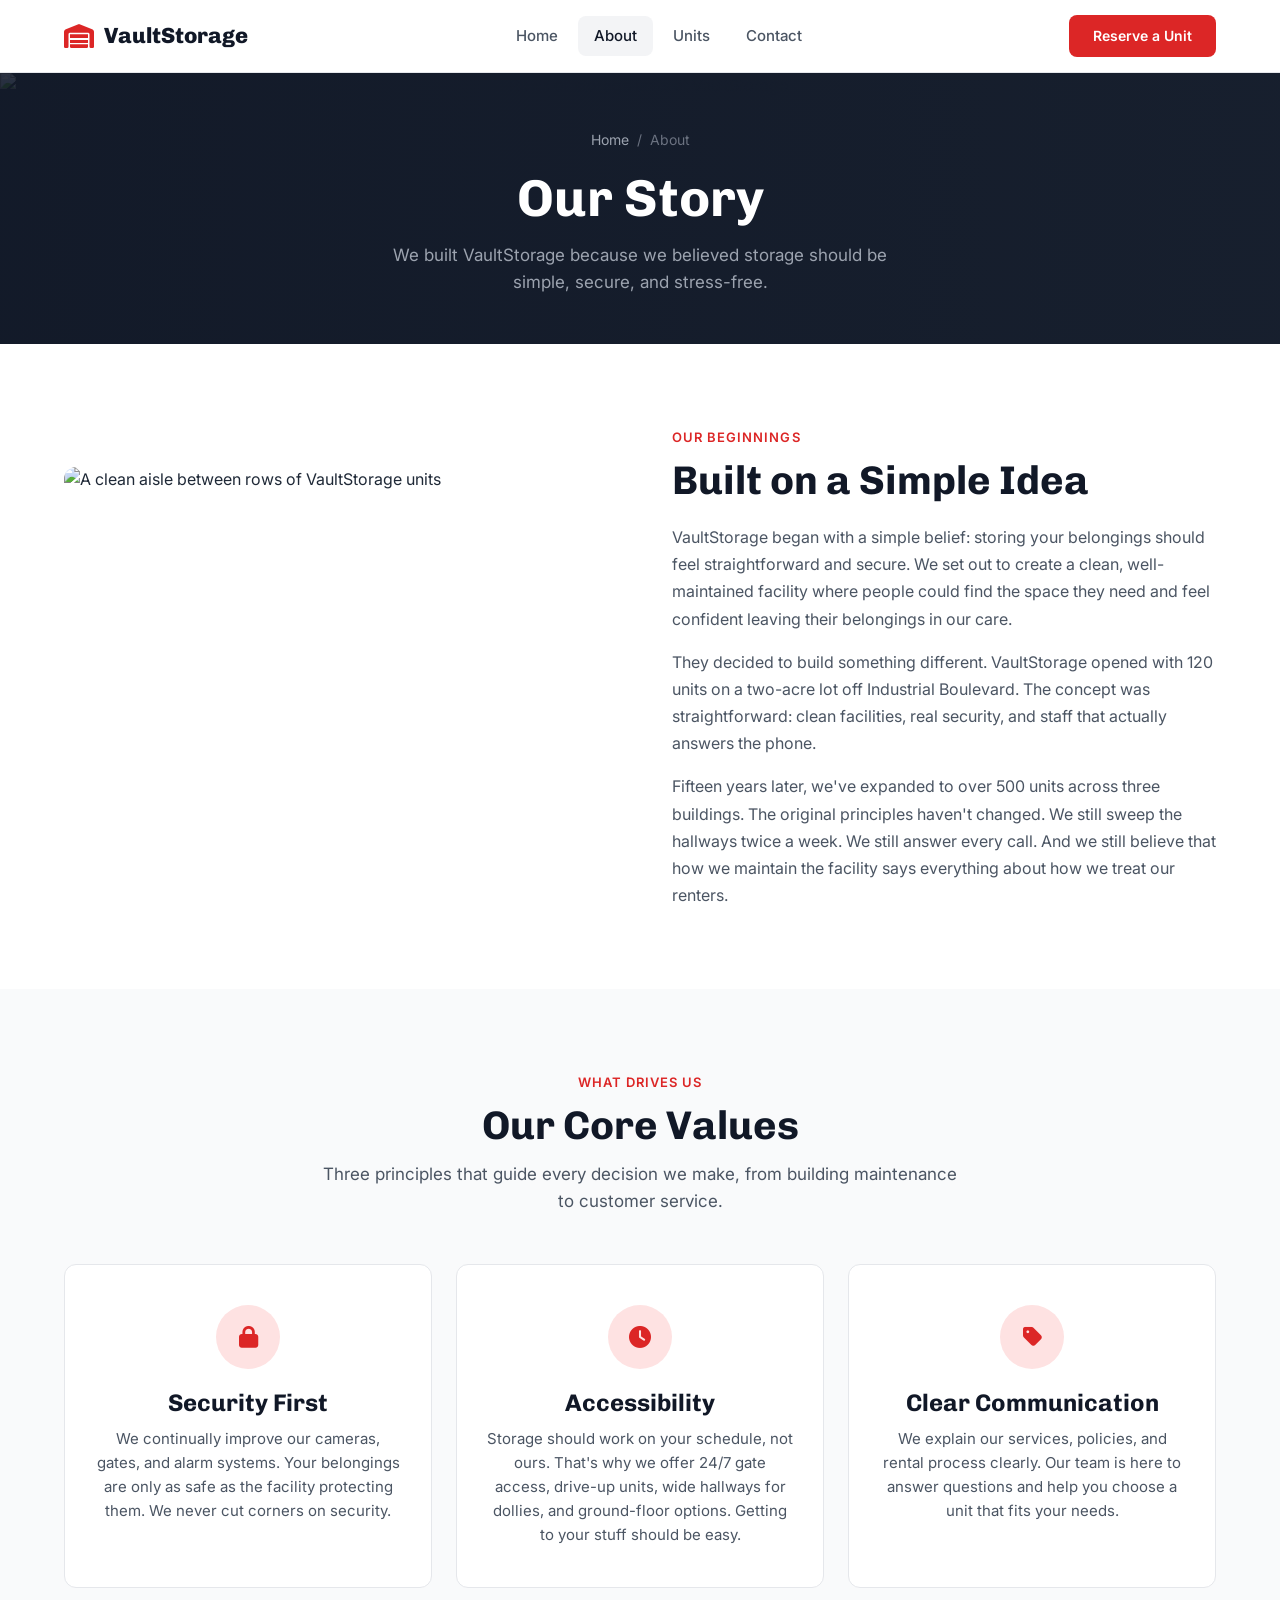
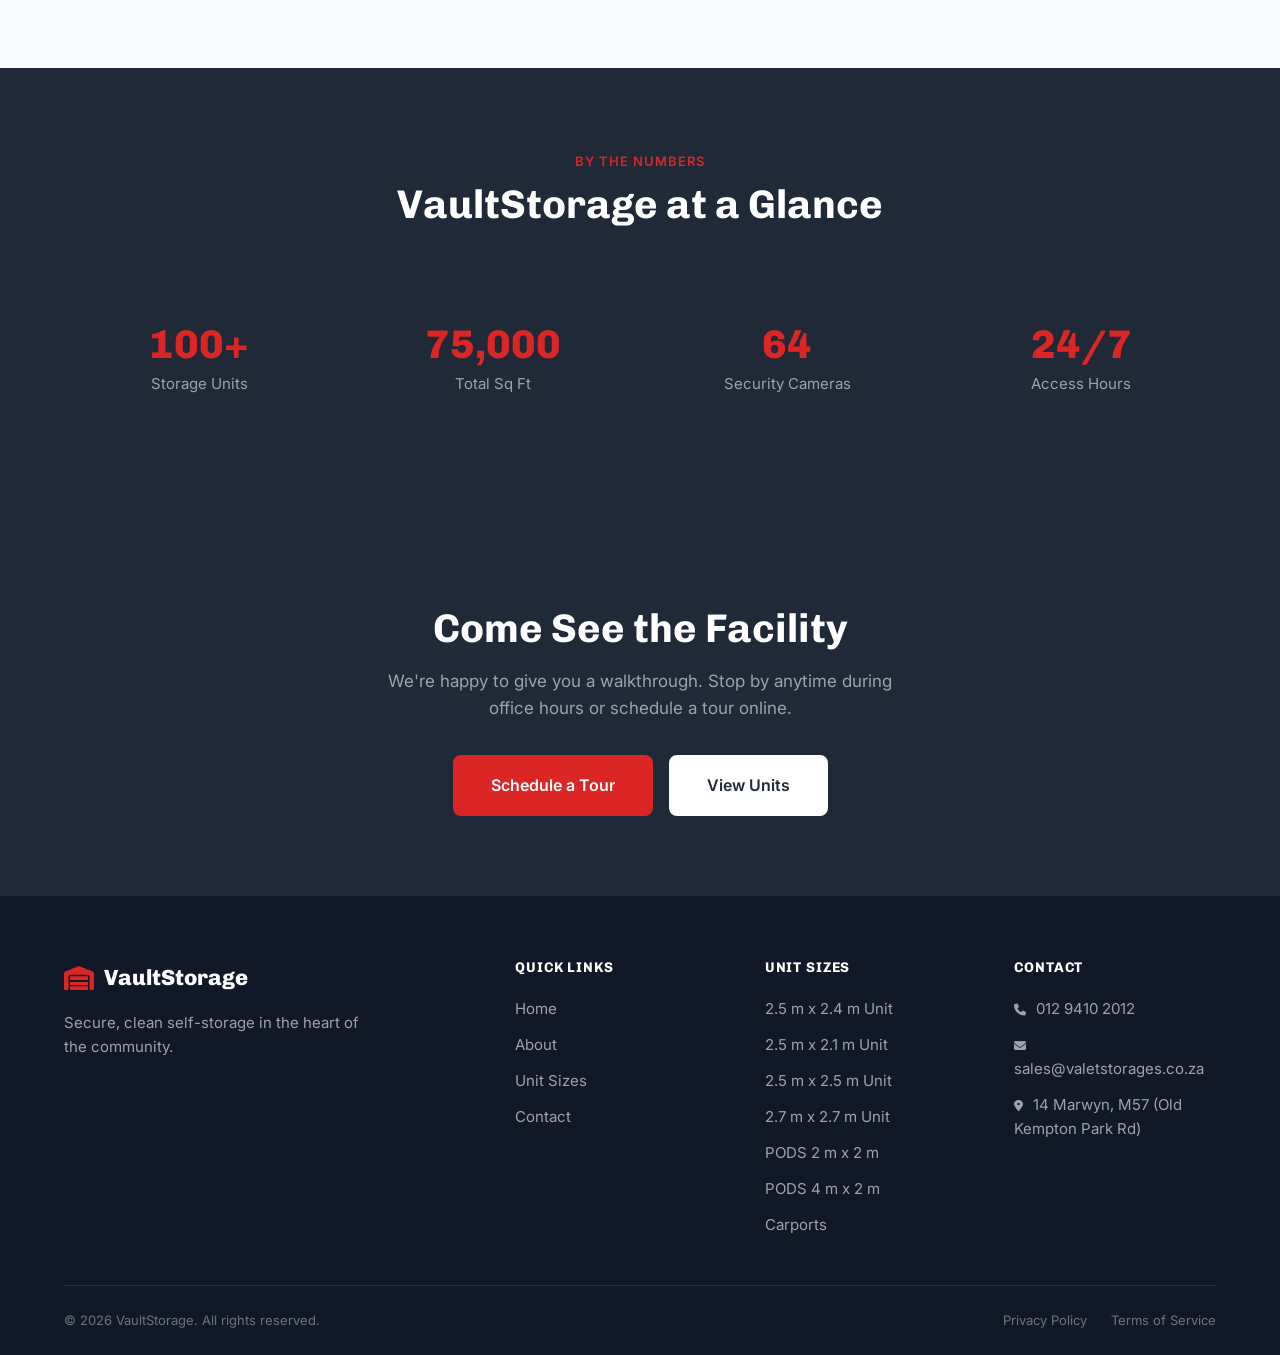
==== about.html @ 98391fd0 "Add files via upload" ====
<!DOCTYPE html>
<html lang="en">
<head>
  <meta charset="UTF-8">
  <meta name="viewport" content="width=device-width, initial-scale=1.0">
  <title>About Us - VaultStorage</title>
  <meta name="description" content="Learn about VaultStorage. Family-owned since 2009, we provide secure, clean self-storage with a focus on customer service and facility quality.">
  <link rel="preconnect" href="https://fonts.googleapis.com">
  <link rel="preconnect" href="https://fonts.gstatic.com" crossorigin>
  <link href="https://fonts.googleapis.com/css2?family=Chivo:wght@400;500;600;700;800;900&family=Inter:wght@300;400;500;600;700&display=swap" rel="stylesheet">
  <link rel="stylesheet" href="https://cdnjs.cloudflare.com/ajax/libs/font-awesome/6.5.0/css/all.min.css">
  <link rel="stylesheet" href="styles.css">
  </head>
<body>



  <!-- Header -->
  <header class="header">
    <div class="header-inner">
      <a href="index.html" class="logo">
        <i class="fa-solid fa-warehouse"></i>
        VaultStorage
      </a>
      <button class="nav-toggle" aria-label="Toggle menu" aria-expanded="false">
        <span></span>
        <span></span>
        <span></span>
      </button>
      <nav class="nav">
        <a href="index.html" class="nav-link">Home</a>
        <a href="about.html" class="nav-link active">About</a>
        <a href="services.html" class="nav-link">Units</a>
        <a href="contact.html" class="nav-link">Contact</a>
      </nav>
      <a href="contact.html" class="header-cta">Reserve a Unit</a>
    </div>
  </header>

  <!-- Page Hero -->
  <section class="page-hero">
    <img class="page-hero-image" src="images/1 (15).jpeg" alt="Rows of storage units at VaultStorage">
    <div class="container">
      <div class="breadcrumb">
        <a href="index.html">Home</a>
        <span>/</span>
        <span>About</span>
      </div>
      <h1>Our Story</h1>
      <p>We built VaultStorage because we believed storage should be simple, secure, and stress-free.</p>
    </div>
  </section>

  <!-- Facility Story -->
  <section class="section">
    <div class="container">
      <div class="story-grid">
        <img class="story-image" src="images/1 (7).jpeg" alt="A clean aisle between rows of VaultStorage units">
        <div class="story-content">
          <span class="section-label">Our Beginnings</span>
          <h2>Built on a Simple Idea</h2>
          <p>VaultStorage began with a simple belief: storing your belongings should feel straightforward and secure. We set out to create a clean, well-maintained facility where people could find the space they need and feel confident leaving their belongings in our care.</p>
          <p>They decided to build something different. VaultStorage opened with 120 units on a two-acre lot off Industrial Boulevard. The concept was straightforward: clean facilities, real security, and staff that actually answers the phone.</p>
          <p>Fifteen years later, we've expanded to over 500 units across three buildings. The original principles haven't changed. We still sweep the hallways twice a week. We still answer every call. And we still believe that how we maintain the facility says everything about how we treat our renters.</p>
        </div>
      </div>
    </div>
  </section>

  <!-- Values -->
  <section class="section section--gray">
    <div class="container">
      <div class="section-header">
        <span class="section-label">What Drives Us</span>
        <h2>Our Core Values</h2>
        <p>Three principles that guide every decision we make, from building maintenance to customer service.</p>
      </div>
      <div class="values-grid">
        <div class="value-card">
          <div class="value-icon"><i class="fa-solid fa-lock"></i></div>
          <h3>Security First</h3>
          <p>We continually improve our cameras, gates, and alarm systems. Your belongings are only as safe as the facility protecting them. We never cut corners on security.</p>
        </div>
        <div class="value-card">
          <div class="value-icon"><i class="fa-solid fa-clock"></i></div>
          <h3>Accessibility</h3>
          <p>Storage should work on your schedule, not ours. That's why we offer 24/7 gate access, drive-up units, wide hallways for dollies, and ground-floor options. Getting to your stuff should be easy.</p>
        </div>
        <div class="value-card">
          <div class="value-icon"><i class="fa-solid fa-tag"></i></div>
          <h3>Clear Communication</h3>
          <p>We explain our services, policies, and rental process clearly. Our team is here to answer questions and help you choose a unit that fits your needs.</p>
        </div>
      </div>
    </div>
  </section>

  <!-- Team -->
  <!-- <section class="section">
    <div class="container">
      <div class="section-header">
        <span class="section-label">Meet the Team</span>
        <h2>The People Behind VaultStorage</h2>
        <p>A small team that takes pride in keeping this place running right.</p>
      </div>
      <div class="team-grid">
        <div class="team-card">
          <div class="team-photo" style="background-image: url('images/placeholder.jpg'); background-size: cover; background-position: center top;"></div>
          <h3>David Reeves</h3>
          <p class="team-role">Owner &amp; General Manager</p>
          <p>Founded VaultStorage in 2009. Handles facility expansion, security upgrades, and the occasional late-night alarm call. Believes a clean facility is a well-run facility.</p>
        </div>
        <div class="team-card">
          <div class="team-photo" style="background-image: url('images/placeholder.jpg'); background-size: cover; background-position: center top;"></div>
          <h3>Karen Reeves</h3>
          <p class="team-role">Co-Owner &amp; Operations</p>
          <p>Manages day-to-day operations and customer relationships. Known for remembering every renter by name and making sure the office always has fresh coffee.</p>
        </div>
        <div class="team-card">
          <div class="team-photo" style="background-image: url('images/placeholder.jpg'); background-size: cover; background-position: center top;"></div>
          <h3>Jake Caldwell</h3>
          <p class="team-role">Facility Manager</p>
          <p>Oversees maintenance, pest control, and security systems. On-site six days a week. If something needs fixing, Jake usually spots it before anyone else does.</p>
        </div>
      </div>
    </div>
  </section>

  <!-- Stats -->
  <section class="section section--dark">
    <div class="container">
      <div class="section-header">
        <span class="section-label" style="color: var(--primary);">By the Numbers</span>
        <h2 style="color: var(--white);">VaultStorage at a Glance</h2>
      </div>
      <div class="stats-bar">
        <div class="stat-item">
          <div class="stat-number">100+</div>
          <div class="stat-label">Storage Units</div>
        </div>
        <div class="stat-item">
          <div class="stat-number">75,000</div>
          <div class="stat-label">Total Sq Ft</div>
        </div>
        <div class="stat-item">
          <div class="stat-number">64</div>
          <div class="stat-label">Security Cameras</div>
        </div>
        <div class="stat-item">
          <div class="stat-number">24/7</div>
          <div class="stat-label">Access Hours</div>
        </div>
      </div>
    </div>
  </section>

  <!-- CTA -->
  <section class="cta-section">
    <div class="container">
      <h2>Come See the Facility</h2>
      <p>We're happy to give you a walkthrough. Stop by anytime during office hours or schedule a tour online.</p>
      <div class="cta-buttons">
        <a href="contact.html" class="btn btn--primary btn--lg">Schedule a Tour</a>
        <a href="services.html" class="btn btn--white btn--lg">View Units</a>
      </div>
    </div>
  </section>

  <!-- Footer -->
  <footer class="footer">
    <div class="container">
      <div class="footer-grid">
        <div class="footer-brand">
          <a href="index.html" class="logo">
            <i class="fa-solid fa-warehouse"></i>
            VaultStorage
          </a>
          <p>Secure, clean self-storage in the heart of the community.</p>
        </div>
        <div>
          <h4 class="footer-heading">Quick Links</h4>
          <div class="footer-links">
            <a href="index.html">Home</a>
            <a href="about.html">About</a>
            <a href="services.html">Unit Sizes</a>
            <a href="contact.html">Contact</a>
          </div>
        </div>
        <div>
          <h4 class="footer-heading">Unit Sizes</h4>
          <div class="footer-links">
            <a href="services.html">2.5 m x 2.4 m Unit</a>
            <a href="services.html">2.5 m x 2.1 m Unit</a>
            <a href="services.html">2.5 m x 2.5 m Unit</a>
            <a href="services.html">2.7 m x 2.7 m Unit</a>
            <a href="services.html">PODS 2 m x 2 m</a>
            <a href="services.html">PODS 4 m x 2 m</a>
            <a href="services.html">Carports</a>
          </div>
        </div>
        <div>
          <h4 class="footer-heading">Contact</h4>
          <div class="footer-links">
            <a href="tel:+271294102012"><i class="fa-solid fa-phone" style="margin-right:6px;font-size:0.75rem;"></i> 012 9410 2012</a>
            <a href="mailto:sales@valetstorages.co.za"><i class="fa-solid fa-envelope" style="margin-right:6px;font-size:0.75rem;"></i> sales@valetstorages.co.za</a>
            <a href="contact.html"><i class="fa-solid fa-location-dot" style="margin-right:6px;font-size:0.75rem;"></i> 14 Marwyn, M57 (Old Kempton Park Rd)</a>
          </div>
        </div>
      </div>
      <div class="footer-bottom">
        <p>&copy; 2026 VaultStorage. All rights reserved.</p>
        <div class="footer-legal">
          <a href="#">Privacy Policy</a>
          <a href="#">Terms of Service</a>
        </div>
      </div>
    </div>
  </footer>

<script>
  const navToggle = document.querySelector('.nav-toggle');
  const nav = document.querySelector('.nav');
  if (navToggle && nav) {
    navToggle.addEventListener('click', () => {
      const isOpen = nav.classList.toggle('nav-open');
      navToggle.classList.toggle('active');
      navToggle.setAttribute('aria-expanded', isOpen);
    });
  }
</script>
</body>
</html>
---- styles.css ----
/* ============================================
  VaultStorage - Self-Storage Template
   Simple, Secure & Functional
   ============================================ */

/* ---------- Variables ---------- */
:root {
  /* Colors */
  --primary: #DC2626;
  --primary-dark: #B91C1C;
  --primary-light: #FEE2E2;
  --secondary: #1F2937;
  --secondary-light: #374151;
  --accent: #F9FAFB;
  --white: #FFFFFF;
  --gray-50: #F9FAFB;
  --gray-100: #F3F4F6;
  --gray-200: #E5E7EB;
  --gray-300: #D1D5DB;
  --gray-400: #9CA3AF;
  --gray-500: #6B7280;
  --gray-600: #4B5563;
  --gray-700: #374151;
  --gray-800: #1F2937;
  --gray-900: #111827;

  /* Typography */
  --font-heading: 'Chivo', sans-serif;
  --font-body: 'Inter', sans-serif;

  /* Shadows */
  --shadow-sm: 0 1px 3px rgba(0, 0, 0, 0.08);
  --shadow-md: 0 4px 12px rgba(0, 0, 0, 0.1);
  --shadow-lg: 0 8px 24px rgba(0, 0, 0, 0.12);
  --shadow-xl: 0 12px 40px rgba(0, 0, 0, 0.15);

  /* Transitions */
  --transition-fast: 150ms ease;
  --transition-normal: 300ms ease;
  --transition-slow: 500ms ease;

  /* Border Radius */
  --radius-sm: 4px;
  --radius-md: 8px;
  --radius-lg: 12px;
  --radius-xl: 16px;
  --radius-full: 9999px;
}

/* ---------- Reset ---------- */
*,
*::before,
*::after {
  margin: 0;
  padding: 0;
  box-sizing: border-box;
}

html {
  scroll-behavior: smooth;
}

body {
  font-family: var(--font-body);
  font-size: 16px;
  line-height: 1.6;
  color: var(--gray-800);
  background: var(--white);
  -webkit-font-smoothing: antialiased;
}

img {
  max-width: 100%;
  display: block;
}

a {
  text-decoration: none;
  color: inherit;
  transition: color var(--transition-fast);
}

ul, ol {
  list-style: none;
}

h1, h2, h3, h4, h5, h6 {
  font-family: var(--font-heading);
  font-weight: 700;
  line-height: 1.2;
  color: var(--gray-900);
}

h1 { font-size: clamp(2rem, 5vw, 3.25rem); }
h2 { font-size: clamp(1.75rem, 4vw, 2.5rem); }
h3 { font-size: clamp(1.25rem, 2.5vw, 1.5rem); }
h4 { font-size: 1.125rem; }

p {
  color: var(--gray-600);
}

/* ---------- Layout ---------- */
.container {
  max-width: 1200px;
  margin: 0 auto;
  padding: 0 24px;
}

.section {
  padding: 80px 0;
}

.section--gray {
  background: var(--gray-50);
}

.section--dark {
  background: var(--secondary);
}

.section-header {
  text-align: center;
  max-width: 640px;
  margin: 0 auto 48px;
}

.section-header p {
  margin-top: 12px;
  font-size: 1.0625rem;
}

.section-label {
  display: inline-block;
  font-size: 0.8125rem;
  font-weight: 600;
  text-transform: uppercase;
  letter-spacing: 0.08em;
  color: var(--primary);
  margin-bottom: 8px;
}

/* ---------- Buttons ---------- */
.btn {
  display: inline-flex;
  align-items: center;
  gap: 8px;
  font-family: var(--font-body);
  font-size: 0.9375rem;
  font-weight: 600;
  padding: 12px 28px;
  border-radius: var(--radius-md);
  border: 2px solid transparent;
  cursor: pointer;
  transition: all var(--transition-normal);
  text-align: center;
  justify-content: center;
}

.btn--primary {
  background: var(--primary);
  color: var(--white);
  border-color: var(--primary);
}

.btn--primary:hover {
  background: var(--primary-dark);
  border-color: var(--primary-dark);
  transform: translateY(-2px);
  box-shadow: 0 6px 20px rgba(220, 38, 38, 0.3);
}

.btn--secondary {
  background: var(--secondary);
  color: var(--white);
  border-color: var(--secondary);
}

.btn--secondary:hover {
  background: var(--secondary-light);
  border-color: var(--secondary-light);
  transform: translateY(-2px);
}

.btn--outline {
  background: transparent;
  color: var(--secondary);
  border-color: var(--gray-300);
}

.btn--outline:hover {
  border-color: var(--primary);
  color: var(--primary);
}

.btn--white {
  background: var(--white);
  color: var(--secondary);
  border-color: var(--white);
}

.btn--white:hover {
  background: var(--gray-100);
  transform: translateY(-2px);
  box-shadow: var(--shadow-lg);
}

.btn--lg {
  padding: 16px 36px;
  font-size: 1rem;
}

/* ---------- Header ---------- */
.header {
  position: sticky;
  top: 0;
  z-index: 1000;
  background: var(--white);
  border-bottom: 1px solid var(--gray-200);
}

.header-inner {
  display: flex;
  align-items: center;
  justify-content: space-between;
  max-width: 1200px;
  margin: 0 auto;
  padding: 0 24px;
  height: 72px;
}

.logo {
  display: flex;
  align-items: center;
  gap: 10px;
  font-family: var(--font-heading);
  font-size: 1.375rem;
  font-weight: 800;
  color: var(--gray-900);
}

.logo i {
  color: var(--primary);
  font-size: 1.5rem;
}

.logo:hover {
  color: var(--gray-900);
}

.nav {
  display: flex;
  align-items: center;
  gap: 4px;
}

.nav-link {
  font-size: 0.9375rem;
  font-weight: 500;
  color: var(--gray-600);
  padding: 8px 16px;
  border-radius: var(--radius-md);
  transition: all var(--transition-fast);
}

.nav-link:hover,
.nav-link.active {
  color: var(--gray-900);
  background: var(--gray-100);
}

.header-cta {
  font-family: var(--font-body);
  font-size: 0.875rem;
  font-weight: 600;
  color: var(--white);
  background: var(--primary);
  padding: 10px 24px;
  border-radius: var(--radius-md);
  transition: all var(--transition-normal);
}

.header-cta:hover {
  background: var(--primary-dark);
  transform: translateY(-1px);
  box-shadow: 0 4px 12px rgba(220, 38, 38, 0.3);
}

/* Mobile Nav Toggle */
.nav-toggle {
  display: none;
  background: none;
  border: none;
  cursor: pointer;
  padding: 0.5rem;
  z-index: 100;
}

.nav-toggle span {
  display: block;
  width: 24px;
  height: 2px;
  background: var(--gray-800);
  margin: 5px 0;
  transition: transform 0.3s ease, opacity 0.3s ease;
}

.nav-toggle.active span:nth-child(1) {
  transform: rotate(45deg) translate(5px, 5px);
}

.nav-toggle.active span:nth-child(2) {
  opacity: 0;
}

.nav-toggle.active span:nth-child(3) {
  transform: rotate(-45deg) translate(5px, -5px);
}

/* ---------- Hero ---------- */
.hero {
  padding: 80px 0 100px;
  background: var(--secondary);
  position: relative;
  isolation: isolate;
  overflow: hidden;
}

.hero-image {
  position: absolute;
  z-index: -2;
  inset: 0;
  width: 100%;
  height: 100%;
  object-fit: cover;
  object-position: center 56%;
}

.hero::before {
  content: '';
  position: absolute;
  z-index: -1;
  inset: 0;
  background: linear-gradient(90deg, rgba(17, 24, 39, 0.92) 0%, rgba(17, 24, 39, 0.76) 54%, rgba(17, 24, 39, 0.36) 100%);
  pointer-events: none;
}

.hero .container {
  position: relative;
}

.hero-content {
  max-width: 640px;
}

.hero-badge {
  display: inline-flex;
  align-items: center;
  gap: 8px;
  font-size: 0.8125rem;
  font-weight: 600;
  color: var(--primary);
  background: rgba(220, 38, 38, 0.1);
  padding: 6px 16px;
  border-radius: var(--radius-full);
  margin-bottom: 24px;
  border: 1px solid rgba(220, 38, 38, 0.2);
}

.hero h1 {
  color: var(--white);
  margin-bottom: 20px;
}

.hero h1 span {
  color: var(--primary);
}

.hero-subtitle {
  font-size: 1.125rem;
  color: var(--gray-400);
  margin-bottom: 36px;
  line-height: 1.7;
}

.hero-buttons {
  display: flex;
  gap: 16px;
  flex-wrap: wrap;
}

.hero-stats {
  display: flex;
  gap: 48px;
  margin-top: 56px;
  padding-top: 40px;
  border-top: 1px solid rgba(255, 255, 255, 0.1);
}

.hero-stat-number {
  font-family: var(--font-heading);
  font-size: 2rem;
  font-weight: 800;
  color: var(--white);
}

.hero-stat-label {
  font-size: 0.875rem;
  color: var(--gray-400);
  margin-top: 4px;
}

/* ---------- Page Hero ---------- */
.page-hero {
  padding: 56px 0 48px;
  background: var(--secondary);
  text-align: center;
  position: relative;
  isolation: isolate;
  overflow: hidden;
}

.page-hero-image {
  position: absolute;
  z-index: -2;
  inset: 0;
  width: 100%;
  height: 100%;
  object-fit: cover;
  object-position: center 56%;
}

.page-hero::before {
  content: '';
  position: absolute;
  z-index: -1;
  inset: 0;
  background: linear-gradient(90deg, rgba(17, 24, 39, 0.88), rgba(17, 24, 39, 0.58));
  pointer-events: none;
}

.page-hero .container {
  position: relative;
}

.page-hero h1 {
  color: var(--white);
  margin-bottom: 12px;
}

.page-hero p {
  color: var(--gray-400);
  font-size: 1.0625rem;
  max-width: 540px;
  margin: 0 auto;
}

.page-hero .breadcrumb {
  display: flex;
  align-items: center;
  justify-content: center;
  gap: 8px;
  font-size: 0.875rem;
  color: var(--gray-500);
  margin-bottom: 16px;
}

.page-hero .breadcrumb a {
  color: var(--gray-400);
}

.page-hero .breadcrumb a:hover {
  color: var(--white);
}

/* ---------- Unit Cards ---------- */
.unit-grid {
  display: grid;
  grid-template-columns: repeat(3, 1fr);
  gap: 24px;
}

.unit-card {
  background: var(--white);
  border: 1px solid var(--gray-200);
  border-radius: var(--radius-lg);
  padding: 32px 28px;
  transition: all var(--transition-normal);
  position: relative;
}

.unit-card:hover {
  border-color: var(--primary);
  box-shadow: var(--shadow-lg);
  transform: translateY(-4px);
}

.unit-card--popular {
  border-color: var(--primary);
  box-shadow: 0 0 0 1px var(--primary);
}

.unit-popular-tag {
  position: absolute;
  top: -12px;
  left: 50%;
  transform: translateX(-50%);
  background: var(--primary);
  color: var(--white);
  font-size: 0.75rem;
  font-weight: 700;
  text-transform: uppercase;
  letter-spacing: 0.05em;
  padding: 4px 16px;
  border-radius: var(--radius-full);
}

.unit-size {
  font-family: var(--font-heading);
  font-size: 1.5rem;
  font-weight: 800;
  color: var(--gray-900);
  margin-bottom: 4px;
}

.unit-dimensions {
  font-size: 0.875rem;
  color: var(--gray-500);
  margin-bottom: 16px;
}

.unit-icon {
  width: 56px;
  height: 56px;
  background: var(--primary-light);
  border-radius: var(--radius-md);
  display: flex;
  align-items: center;
  justify-content: center;
  margin-bottom: 20px;
}

.unit-description {
  font-size: 0.9375rem;
  color: var(--gray-600);
  margin-bottom: 20px;
  line-height: 1.6;
}

.unit-features {
  display: flex;
  flex-direction: column;
  gap: 8px;
  margin-bottom: 24px;
}

.unit-feature {
  display: flex;
  align-items: center;
  gap: 8px;
  font-size: 0.875rem;
  color: var(--gray-600);
}

.unit-feature i {
  color: var(--primary);
  font-size: 0.75rem;
  flex-shrink: 0;
}

.unit-card .btn {
  width: 100%;
}

/* ---------- Feature Cards ---------- */
.feature-grid {
  display: grid;
  grid-template-columns: repeat(3, 1fr);
  gap: 24px;
}

.feature-card {
  background: var(--white);
  border: 1px solid var(--gray-200);
  border-radius: var(--radius-lg);
  padding: 32px 28px;
  transition: all var(--transition-normal);
}

.feature-card:hover {
  box-shadow: var(--shadow-md);
  transform: translateY(-2px);
}

.feature-icon {
  width: 52px;
  height: 52px;
  background: var(--primary-light);
  border-radius: var(--radius-md);
  display: flex;
  align-items: center;
  justify-content: center;
  margin-bottom: 20px;
}

.feature-icon i {
  font-size: 1.25rem;
  color: var(--primary);
}

.feature-card h3 {
  margin-bottom: 10px;
}

.feature-card p {
  font-size: 0.9375rem;
  line-height: 1.6;
}

/* ---------- Security Features (4 col on home) ---------- */
.security-grid {
  display: grid;
  grid-template-columns: repeat(4, 1fr);
  gap: 24px;
}

.security-card {
  text-align: center;
  padding: 36px 24px;
  background: var(--white);
  border: 1px solid var(--gray-200);
  border-radius: var(--radius-lg);
  transition: all var(--transition-normal);
}

.security-card:hover {
  box-shadow: var(--shadow-md);
  transform: translateY(-2px);
}

.security-icon {
  width: 64px;
  height: 64px;
  background: var(--primary-light);
  border-radius: 50%;
  display: flex;
  align-items: center;
  justify-content: center;
  margin: 0 auto 20px;
}

.security-icon i {
  font-size: 1.375rem;
  color: var(--primary);
}

.security-card h3 {
  margin-bottom: 8px;
  font-size: 1.125rem;
}

.security-card p {
  font-size: 0.875rem;
  line-height: 1.6;
}

/* ---------- Testimonials ---------- */
.testimonial-grid {
  display: grid;
  grid-template-columns: repeat(3, 1fr);
  gap: 24px;
}

.testimonial-card {
  background: var(--white);
  border: 1px solid var(--gray-200);
  border-radius: var(--radius-lg);
  padding: 32px 28px;
}

.testimonial-stars {
  display: flex;
  gap: 2px;
  margin-bottom: 16px;
}

.testimonial-stars i {
  color: #F59E0B;
  font-size: 0.875rem;
}

.testimonial-text {
  font-size: 0.9375rem;
  color: var(--gray-700);
  line-height: 1.7;
  margin-bottom: 20px;
  font-style: italic;
}

.testimonial-author {
  display: flex;
  align-items: center;
  gap: 12px;
}

.testimonial-avatar {
  width: 44px;
  height: 44px;
  border-radius: 50%;
  background: linear-gradient(135deg, var(--gray-200), var(--gray-300));
  flex-shrink: 0;
}

.testimonial-name {
  font-weight: 600;
  font-size: 0.9375rem;
  color: var(--gray-900);
}

.testimonial-role {
  font-size: 0.8125rem;
  color: var(--gray-500);
}

/* ---------- CTA Section ---------- */
.cta-section {
  padding: 80px 0;
  background: var(--secondary);
  text-align: center;
}

.cta-section h2 {
  color: var(--white);
  margin-bottom: 16px;
}

.cta-section p {
  color: var(--gray-400);
  font-size: 1.0625rem;
  max-width: 540px;
  margin: 0 auto 32px;
}

.cta-buttons {
  display: flex;
  gap: 16px;
  justify-content: center;
  flex-wrap: wrap;
}

/* ---------- Stats Bar ---------- */
.stats-bar {
  display: grid;
  grid-template-columns: repeat(4, 1fr);
  gap: 24px;
  padding: 48px 0;
}

.stat-item {
  text-align: center;
}

.stat-number {
  font-family: var(--font-heading);
  font-size: 2.5rem;
  font-weight: 800;
  color: var(--primary);
  line-height: 1;
}

.stat-label {
  font-size: 0.9375rem;
  color: var(--gray-600);
  margin-top: 8px;
}

.section--dark .stat-number {
  color: var(--primary);
}

.section--dark .stat-label {
  color: var(--gray-400);
}

/* ---------- About: Story ---------- */
.story-grid {
  display: grid;
  grid-template-columns: 1fr 1fr;
  gap: 64px;
  align-items: center;
}

.story-image {
  width: 100%;
  height: 400px;
  object-fit: cover;
  object-position: center;
  border-radius: var(--radius-lg);
}

.story-content h2 {
  margin-bottom: 20px;
}

.story-content p {
  margin-bottom: 16px;
  font-size: 1rem;
  line-height: 1.7;
}

.story-content p:last-of-type {
  margin-bottom: 0;
}

/* ---------- About: Values ---------- */
.values-grid {
  display: grid;
  grid-template-columns: repeat(3, 1fr);
  gap: 24px;
}

.value-card {
  text-align: center;
  padding: 40px 28px;
  background: var(--white);
  border: 1px solid var(--gray-200);
  border-radius: var(--radius-lg);
  transition: all var(--transition-normal);
}

.value-card:hover {
  box-shadow: var(--shadow-md);
  transform: translateY(-2px);
}

.value-icon {
  width: 64px;
  height: 64px;
  background: var(--primary-light);
  border-radius: 50%;
  display: flex;
  align-items: center;
  justify-content: center;
  margin: 0 auto 20px;
}

.value-icon i {
  font-size: 1.375rem;
  color: var(--primary);
}

.value-card h3 {
  margin-bottom: 10px;
}

.value-card p {
  font-size: 0.9375rem;
  line-height: 1.6;
}

/* ---------- About: Team ---------- */
.team-grid {
  display: grid;
  grid-template-columns: repeat(3, 1fr);
  gap: 32px;
}

.team-card {
  text-align: center;
}

.team-photo {
  width: 100%;
  height: 280px;
  background: linear-gradient(135deg, var(--gray-200) 0%, var(--gray-300) 100%);
  background-size: cover;
  background-position: center top;
  border-radius: var(--radius-lg);
  margin-bottom: 16px;
}

.team-card h3 {
  margin-bottom: 4px;
}

.team-card .team-role {
  font-size: 0.875rem;
  color: var(--primary);
  font-weight: 500;
  margin-bottom: 8px;
}

.team-card p:last-child {
  font-size: 0.9375rem;
}

/* ---------- Services: Unit Details ---------- */
.unit-detail {
  display: grid;
  grid-template-columns: 1fr 1fr;
  gap: 48px;
  align-items: center;
  padding: 40px 0;
  border-bottom: 1px solid var(--gray-200);
}

.unit-detail:last-child {
  border-bottom: none;
}

.unit-detail-visual {
  width: 100%;
  aspect-ratio: 4 / 3;
  background: linear-gradient(135deg, var(--gray-100) 0%, var(--gray-200) 100%);
  overflow: hidden;
  border-radius: var(--radius-lg);
}

.unit-detail-visual img {
  width: 100%;
  height: 100%;
  object-fit: cover;
  object-position: center;
}

.unit-detail-content h3 {
  font-size: 1.5rem;
  margin-bottom: 4px;
}

.unit-detail-content .unit-sq-ft {
  font-size: 0.875rem;
  color: var(--gray-500);
  margin-bottom: 12px;
}

.unit-detail-content p {
  margin-bottom: 16px;
  line-height: 1.7;
}

.unit-use-cases {
  display: flex;
  flex-wrap: wrap;
  gap: 8px;
}

.use-case-tag {
  display: inline-flex;
  align-items: center;
  gap: 6px;
  font-size: 0.8125rem;
  font-weight: 500;
  color: var(--gray-700);
  background: var(--gray-100);
  padding: 6px 14px;
  border-radius: var(--radius-full);
}

.use-case-tag i {
  color: var(--primary);
  font-size: 0.6875rem;
}

/* ---------- Storage Tips ---------- */
.tips-grid {
  display: grid;
  grid-template-columns: repeat(3, 1fr);
  gap: 24px;
}

.tip-card {
  padding: 28px 24px;
  background: var(--white);
  border: 1px solid var(--gray-200);
  border-radius: var(--radius-lg);
}

.tip-number {
  font-family: var(--font-heading);
  font-size: 2rem;
  font-weight: 800;
  color: var(--primary-light);
  margin-bottom: 12px;
  line-height: 1;
}

.tip-card h3 {
  margin-bottom: 8px;
  font-size: 1.0625rem;
}

.tip-card p {
  font-size: 0.875rem;
  line-height: 1.6;
}

/* ---------- Contact Layout ---------- */
.contact-grid {
  display: grid;
  grid-template-columns: 1fr 380px;
  gap: 48px;
  align-items: start;
}

/* ---------- Contact Form ---------- */
.form-card {
  background: var(--white);
  border: 1px solid var(--gray-200);
  border-radius: var(--radius-lg);
  padding: 36px 32px;
}

.form-card h2 {
  font-size: 1.5rem;
  margin-bottom: 4px;
}

.form-card > p {
  margin-bottom: 28px;
}

.form-group {
  margin-bottom: 20px;
}

.form-group label {
  display: block;
  font-size: 0.875rem;
  font-weight: 600;
  color: var(--gray-700);
  margin-bottom: 6px;
}

.form-group input,
.form-group select,
.form-group textarea {
  width: 100%;
  padding: 12px 16px;
  border: 1px solid var(--gray-300);
  border-radius: var(--radius-md);
  font-family: var(--font-body);
  font-size: 0.9375rem;
  color: var(--gray-800);
  background: var(--white);
  transition: border-color var(--transition-fast);
}

.form-group input:focus,
.form-group select:focus,
.form-group textarea:focus {
  outline: none;
  border-color: var(--primary);
  box-shadow: 0 0 0 3px rgba(220, 38, 38, 0.1);
}

.form-group textarea {
  resize: vertical;
  min-height: 120px;
}

.form-row {
  display: grid;
  grid-template-columns: 1fr 1fr;
  gap: 16px;
}

.form-card .btn {
  width: 100%;
  margin-top: 4px;
}

/* ---------- Contact Sidebar ---------- */
.contact-sidebar {
  display: flex;
  flex-direction: column;
  gap: 24px;
}

.sidebar-card {
  background: var(--white);
  border: 1px solid var(--gray-200);
  border-radius: var(--radius-lg);
  padding: 28px 24px;
}

.sidebar-card h3 {
  margin-bottom: 16px;
  font-size: 1.125rem;
}

.contact-info-list {
  display: flex;
  flex-direction: column;
  gap: 16px;
}

.contact-info-item {
  display: flex;
  gap: 12px;
}

.contact-info-icon {
  width: 40px;
  height: 40px;
  background: var(--primary-light);
  border-radius: var(--radius-md);
  display: flex;
  align-items: center;
  justify-content: center;
  flex-shrink: 0;
}

.contact-info-icon i {
  font-size: 0.9375rem;
  color: var(--primary);
}

.contact-info-text {
  font-size: 0.9375rem;
}

.contact-info-text strong {
  display: block;
  color: var(--gray-900);
  font-size: 0.875rem;
  margin-bottom: 2px;
}

.contact-info-text span {
  color: var(--gray-600);
}

/* Hours Table */
.hours-table {
  width: 100%;
}

.hours-row {
  display: flex;
  justify-content: space-between;
  padding: 8px 0;
  font-size: 0.9375rem;
  border-bottom: 1px solid var(--gray-100);
}

.hours-row:last-child {
  border-bottom: none;
}

.hours-day {
  color: var(--gray-700);
  font-weight: 500;
}

.hours-time {
  color: var(--gray-600);
}

/* ---------- FAQ ---------- */
.faq-grid {
  display: grid;
  grid-template-columns: repeat(2, 1fr);
  gap: 20px;
}

.faq-item {
  background: var(--white);
  border: 1px solid var(--gray-200);
  border-radius: var(--radius-lg);
  padding: 24px;
}

.faq-item h3 {
  font-size: 1rem;
  margin-bottom: 8px;
  display: flex;
  align-items: flex-start;
  gap: 10px;
}

.faq-item h3 i {
  color: var(--primary);
  font-size: 0.875rem;
  margin-top: 3px;
  flex-shrink: 0;
}

.faq-item p {
  font-size: 0.9375rem;
  line-height: 1.6;
  padding-left: 26px;
}

/* ---------- Footer ---------- */
.footer {
  background: var(--gray-900);
  padding: 64px 0 0;
}

.footer-grid {
  display: grid;
  grid-template-columns: minmax(0, 2fr) repeat(3, minmax(0, 1fr));
  gap: 48px;
  padding-bottom: 48px;
  border-bottom: 1px solid rgba(255, 255, 255, 0.1);
}

.footer-grid > div {
  min-width: 0;
}

.footer-brand .logo {
  color: var(--white);
  margin-bottom: 16px;
}

.footer-brand p {
  color: var(--gray-400);
  font-size: 0.9375rem;
  line-height: 1.6;
  max-width: 320px;
}

.footer-heading {
  font-size: 0.875rem;
  font-weight: 700;
  text-transform: uppercase;
  letter-spacing: 0.06em;
  color: var(--white);
  margin-bottom: 20px;
}

.footer-links {
  display: flex;
  flex-direction: column;
  gap: 12px;
}

.footer-links a {
  font-size: 0.9375rem;
  color: var(--gray-400);
  transition: color var(--transition-fast);
  overflow-wrap: anywhere;
}

.footer-links a:hover {
  color: var(--white);
}

.footer-bottom {
  display: flex;
  align-items: center;
  justify-content: space-between;
  padding: 24px 0;
  flex-wrap: wrap;
  gap: 12px;
}

.footer-bottom p {
  font-size: 0.8125rem;
  color: var(--gray-500);
}

.footer-bottom a {
  color: var(--gray-400);
  transition: color var(--transition-fast);
}

.footer-bottom a:hover {
  color: var(--white);
}

.footer-legal {
  display: flex;
  gap: 24px;
}

.footer-legal a {
  font-size: 0.8125rem;
  color: var(--gray-500);
}

.footer-legal a:hover {
  color: var(--white);
}

/* ---------- Animations ---------- */
@keyframes fadeInUp {
  from {
    opacity: 0;
    transform: translateY(20px);
  }
  to {
    opacity: 1;
    transform: translateY(0);
  }
}

.fade-in-up {
  animation: fadeInUp 0.6s ease forwards;
}

/* ---------- Responsive: 1024px ---------- */
@media (max-width: 1024px) {
  .hero-stats {
    gap: 32px;
  }

  .security-grid {
    grid-template-columns: repeat(2, 1fr);
  }

  .unit-grid {
    grid-template-columns: repeat(2, 1fr);
  }

  .feature-grid {
    grid-template-columns: repeat(2, 1fr);
  }

  .story-grid {
    gap: 40px;
  }

  .stats-bar {
    grid-template-columns: repeat(2, 1fr);
    gap: 32px;
  }

  .unit-detail {
    gap: 32px;
  }

  .tips-grid {
    grid-template-columns: repeat(2, 1fr);
  }

  .contact-grid {
    grid-template-columns: 1fr;
  }

  .footer-grid {
    grid-template-columns: repeat(2, minmax(0, 1fr));
    column-gap: 32px;
    row-gap: 36px;
  }

  .footer-brand p {
    max-width: 36ch;
  }
}

/* ---------- Responsive: 768px ---------- */
@media (max-width: 768px) {
  .section {
    padding: 56px 0;
  }

  .nav-toggle {
    display: block;
  }

  .nav {
    display: none;
    position: absolute;
    top: 100%;
    left: 0;
    right: 0;
    background: var(--white);
    flex-direction: column;
    padding: 1rem 0;
    box-shadow: 0 4px 12px rgba(0, 0, 0, 0.15);
    gap: 0;
    z-index: 99;
  }

  .nav.nav-open {
    display: flex;
  }

  .nav-link {
    padding: 0.75rem 2rem;
    width: 100%;
    text-align: center;
  }

  .header-cta {
    display: none;
  }

  .hero {
    padding: 56px 0 72px;
  }

  .hero-stats {
    gap: 24px;
    flex-wrap: wrap;
  }

  .hero-stat-number {
    font-size: 1.5rem;
  }

  .unit-grid {
    grid-template-columns: 1fr;
    max-width: 420px;
    margin: 0 auto;
  }

  .security-grid {
    grid-template-columns: 1fr;
    max-width: 420px;
    margin: 0 auto;
  }

  .testimonial-grid {
    grid-template-columns: 1fr;
  }

  .story-grid {
    grid-template-columns: 1fr;
    gap: 32px;
  }

  .story-image {
    height: 280px;
  }

  .values-grid {
    grid-template-columns: 1fr;
    max-width: 420px;
    margin: 0 auto;
  }

  .team-grid {
    grid-template-columns: 1fr;
    max-width: 360px;
    margin: 0 auto;
  }

  .unit-detail {
    grid-template-columns: 1fr;
    gap: 24px;
  }

  .feature-grid {
    grid-template-columns: 1fr;
    max-width: 420px;
    margin: 0 auto;
  }

  .tips-grid {
    grid-template-columns: 1fr;
  }

  .faq-grid {
    grid-template-columns: 1fr;
  }

  .form-row {
    grid-template-columns: 1fr;
  }

  .footer-grid {
    grid-template-columns: repeat(2, minmax(0, 1fr));
    column-gap: 24px;
    row-gap: 32px;
  }

  .footer-bottom {
    flex-direction: column;
    text-align: center;
    padding: 20px 0;
  }

  .footer-legal {
    flex-wrap: wrap;
    justify-content: center;
    gap: 12px 20px;
  }
}

@media (max-width: 560px) {
  .footer {
    padding-top: 48px;
  }

  .footer-grid {
    grid-template-columns: minmax(0, 1fr);
    gap: 28px;
    padding-bottom: 36px;
  }

  .footer-heading {
    margin-bottom: 12px;
  }

  .footer-links {
    gap: 10px;
  }

  .footer-grid > div:nth-child(3) .footer-links {
    display: grid;
    grid-template-columns: repeat(2, minmax(0, 1fr));
    column-gap: 16px;
    row-gap: 10px;
  }

  .footer-bottom {
    align-items: flex-start;
    text-align: left;
  }

  .footer-legal {
    justify-content: flex-start;
  }
}

/* ---------- Responsive: 480px ---------- */
@media (max-width: 480px) {
  .hero-buttons {
    flex-direction: column;
  }

  .hero-buttons .btn {
    width: 100%;
  }

  .hero-stats {
    flex-direction: column;
    gap: 20px;
  }

  .stats-bar {
    grid-template-columns: 1fr;
    gap: 24px;
  }

  .cta-buttons {
    flex-direction: column;
    align-items: center;
  }

  .cta-buttons .btn {
    width: 100%;
    max-width: 320px;
  }

  .form-card {
    padding: 24px 20px;
  }

  .footer-legal {
    flex-direction: column;
    gap: 8px;
    align-items: center;
  }
}

/* ---------- Reduced Motion ---------- */
@media (prefers-reduced-motion: reduce) {
  *,
  *::before,
  *::after {
    animation-duration: 0.01ms !important;
    animation-iteration-count: 1 !important;
    transition-duration: 0.01ms !important;
    scroll-behavior: auto !important;
  }
}
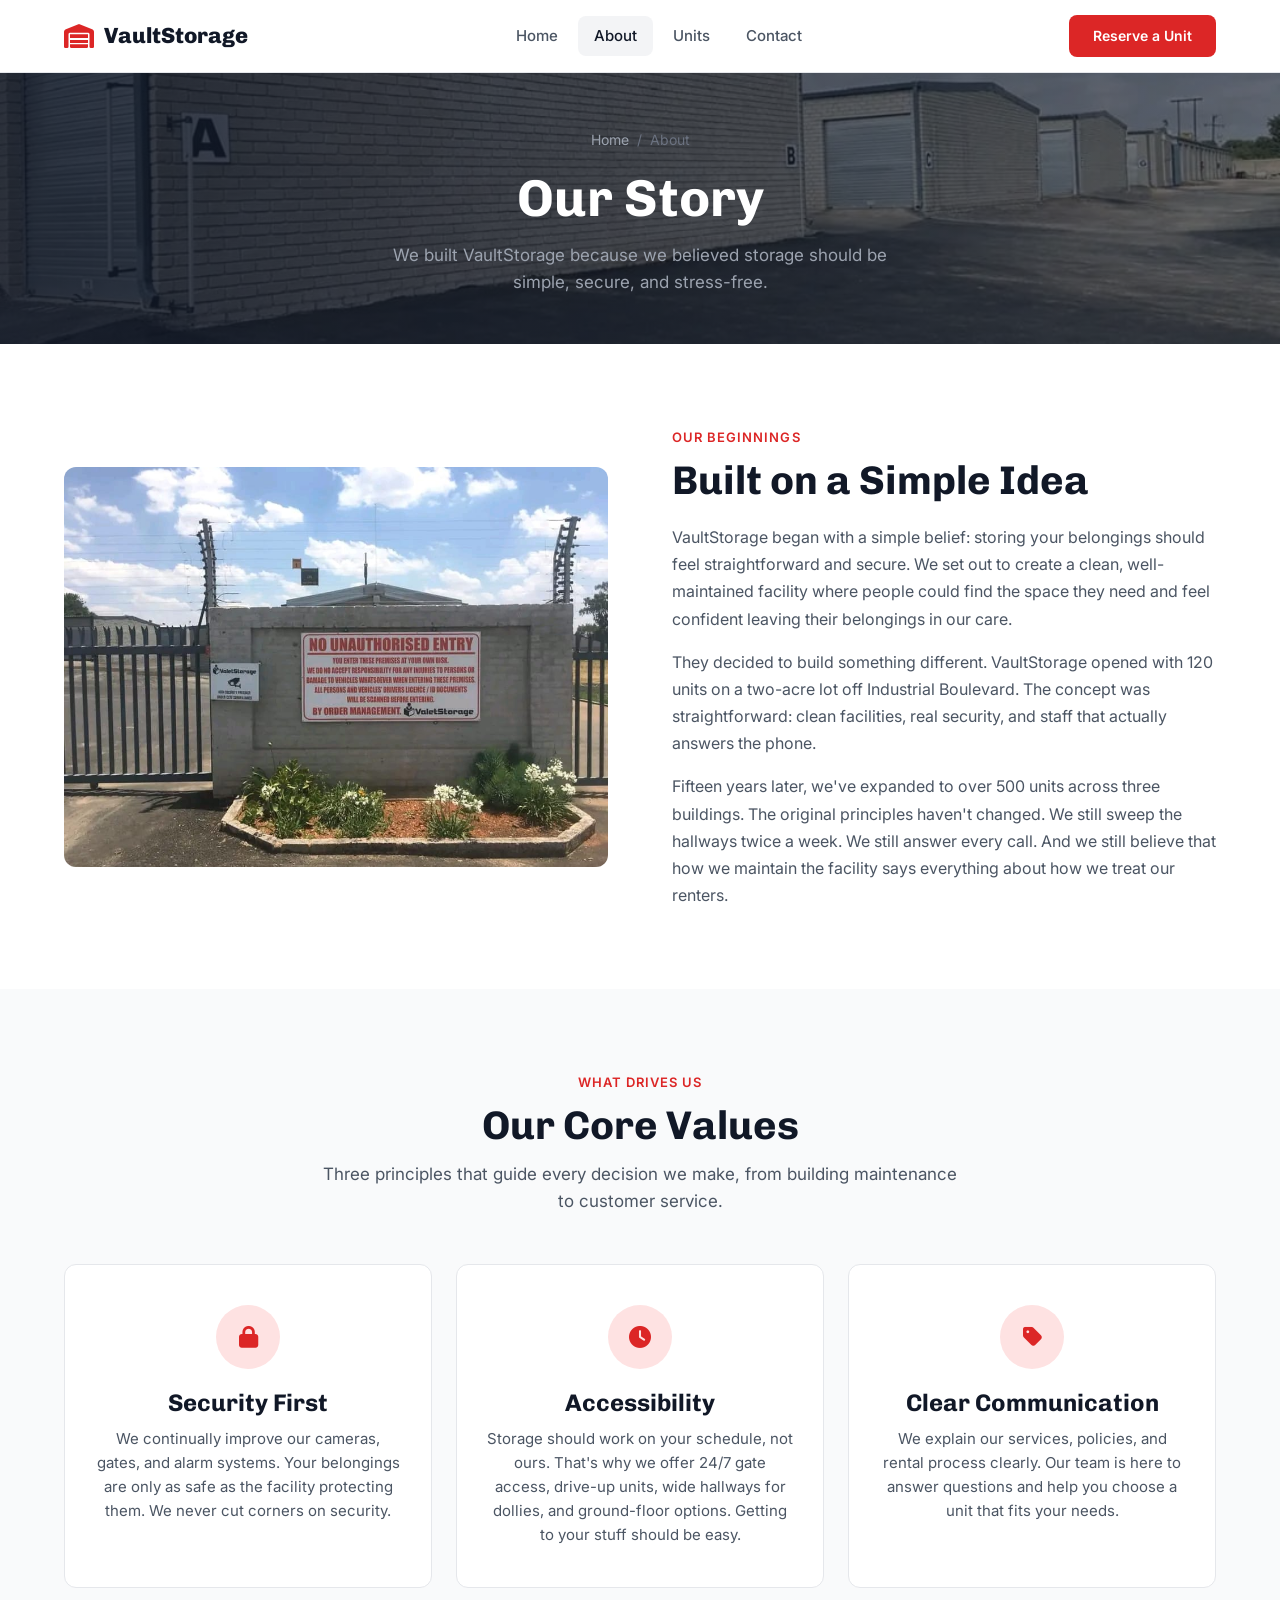
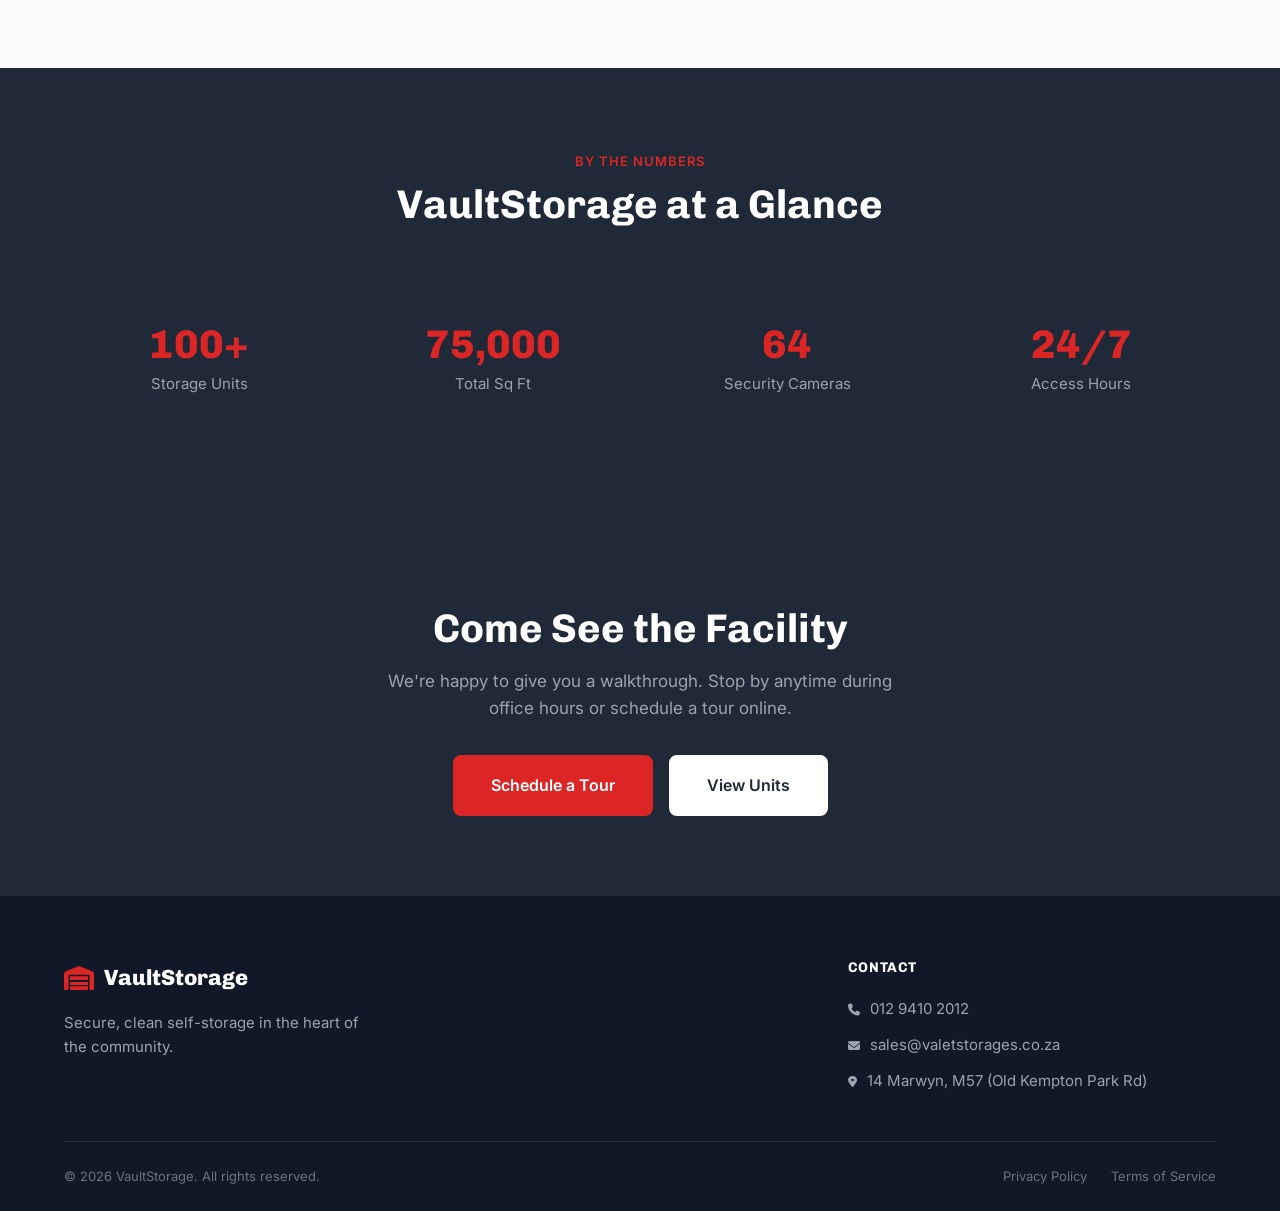
==== commit 47ac39af: "Add files via upload" ====
--- a/about.html
+++ b/about.html
@@ -178,27 +178,6 @@
           <p>Secure, clean self-storage in the heart of the community.</p>
         </div>
         <div>
-          <h4 class="footer-heading">Quick Links</h4>
-          <div class="footer-links">
-            <a href="index.html">Home</a>
-            <a href="about.html">About</a>
-            <a href="services.html">Unit Sizes</a>
-            <a href="contact.html">Contact</a>
-          </div>
-        </div>
-        <div>
-          <h4 class="footer-heading">Unit Sizes</h4>
-          <div class="footer-links">
-            <a href="services.html">2.5 m x 2.4 m Unit</a>
-            <a href="services.html">2.5 m x 2.1 m Unit</a>
-            <a href="services.html">2.5 m x 2.5 m Unit</a>
-            <a href="services.html">2.7 m x 2.7 m Unit</a>
-            <a href="services.html">PODS 2 m x 2 m</a>
-            <a href="services.html">PODS 4 m x 2 m</a>
-            <a href="services.html">Carports</a>
-          </div>
-        </div>
-        <div>
           <h4 class="footer-heading">Contact</h4>
           <div class="footer-links">
             <a href="tel:+271294102012"><i class="fa-solid fa-phone" style="margin-right:6px;font-size:0.75rem;"></i> 012 9410 2012</a>
--- a/styles.css
+++ b/styles.css
@@ -395,6 +395,7 @@
   margin-top: 56px;
   padding-top: 40px;
   border-top: 1px solid rgba(255, 255, 255, 0.1);
+  flex-wrap: wrap;
 }
 
 .hero-stat-number {
@@ -1200,7 +1201,7 @@
 
 .footer-grid {
   display: grid;
-  grid-template-columns: minmax(0, 2fr) repeat(3, minmax(0, 1fr));
+  grid-template-columns: minmax(0, 2fr) minmax(0, 1fr);
   gap: 48px;
   padding-bottom: 48px;
   border-bottom: 1px solid rgba(255, 255, 255, 0.1);
@@ -1305,6 +1306,7 @@
 @media (max-width: 1024px) {
   .hero-stats {
     gap: 32px;
+    justify-content: center;
   }
 
   .security-grid {
@@ -1394,12 +1396,14 @@
   }
 
   .hero-stats {
+    display: grid;
+    grid-template-columns: repeat(2, 1fr);
     gap: 24px;
-    flex-wrap: wrap;
+    text-align: center;
   }
 
   .hero-stat-number {
-    font-size: 1.5rem;
+    font-size: 1.75rem;
   }
 
   .unit-grid {
@@ -1500,20 +1504,16 @@
     gap: 10px;
   }
 
-  .footer-grid > div:nth-child(3) .footer-links {
-    display: grid;
-    grid-template-columns: repeat(2, minmax(0, 1fr));
-    column-gap: 16px;
-    row-gap: 10px;
-  }
-
   .footer-bottom {
-    align-items: flex-start;
-    text-align: left;
+    flex-direction: column;
+    text-align: center;
+    align-items: center;
   }
 
   .footer-legal {
-    justify-content: flex-start;
+    justify-content: center;
+    flex-wrap: wrap;
+    gap: 12px 20px;
   }
 }
 
@@ -1528,7 +1528,7 @@
   }
 
   .hero-stats {
-    flex-direction: column;
+    grid-template-columns: 1fr;
     gap: 20px;
   }
 
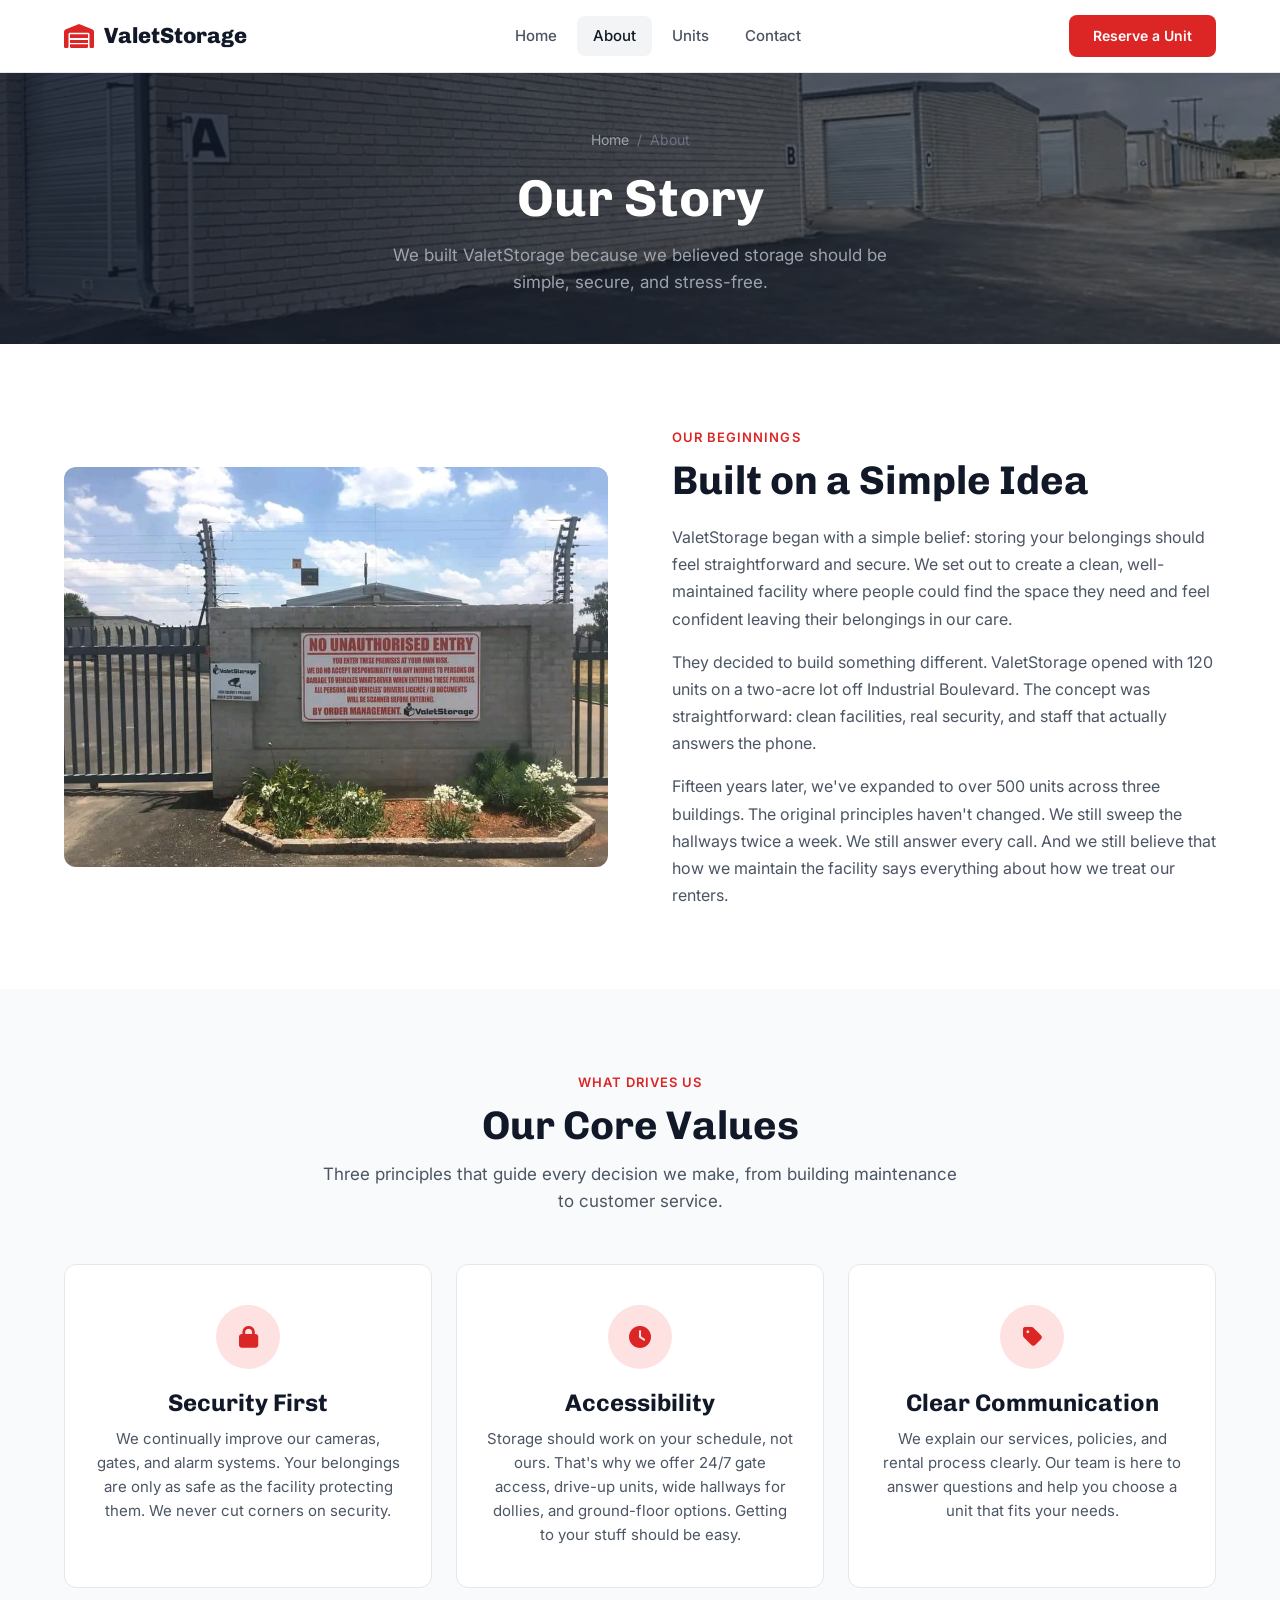
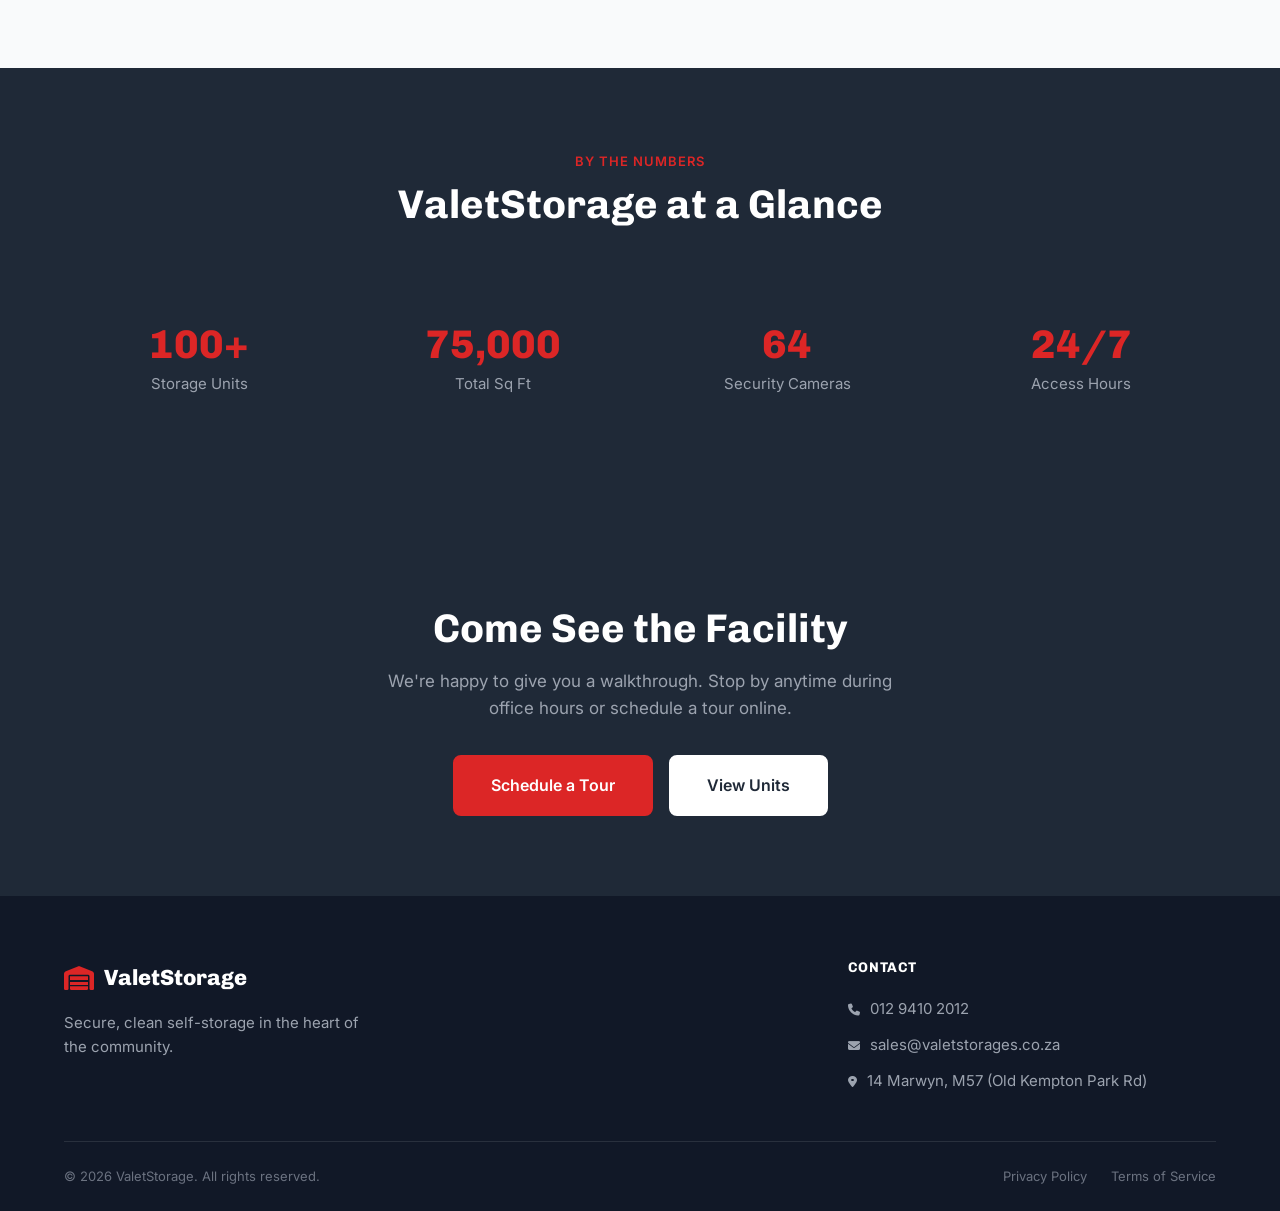
==== commit 4248d2d1: "Add files via upload" ====
--- a/about.html
+++ b/about.html
@@ -3,8 +3,8 @@
 <head>
   <meta charset="UTF-8">
   <meta name="viewport" content="width=device-width, initial-scale=1.0">
-  <title>About Us - VaultStorage</title>
-  <meta name="description" content="Learn about VaultStorage. Family-owned since 2009, we provide secure, clean self-storage with a focus on customer service and facility quality.">
+  <title>About Us - ValetStorage</title>
+  <meta name="description" content="Learn about ValetStorage. Family-owned since 2009, we provide secure, clean self-storage with a focus on customer service and facility quality.">
   <link rel="preconnect" href="https://fonts.googleapis.com">
   <link rel="preconnect" href="https://fonts.gstatic.com" crossorigin>
   <link href="https://fonts.googleapis.com/css2?family=Chivo:wght@400;500;600;700;800;900&family=Inter:wght@300;400;500;600;700&display=swap" rel="stylesheet">
@@ -20,7 +20,7 @@
     <div class="header-inner">
       <a href="index.html" class="logo">
         <i class="fa-solid fa-warehouse"></i>
-        VaultStorage
+        ValetStorage
       </a>
       <button class="nav-toggle" aria-label="Toggle menu" aria-expanded="false">
         <span></span>
@@ -39,7 +39,7 @@
 
   <!-- Page Hero -->
   <section class="page-hero">
-    <img class="page-hero-image" src="images/1 (15).jpeg" alt="Rows of storage units at VaultStorage">
+    <img class="page-hero-image" src="images/1 (15).jpeg" alt="Rows of storage units at ValetStorage">
     <div class="container">
       <div class="breadcrumb">
         <a href="index.html">Home</a>
@@ -47,7 +47,7 @@
         <span>About</span>
       </div>
       <h1>Our Story</h1>
-      <p>We built VaultStorage because we believed storage should be simple, secure, and stress-free.</p>
+      <p>We built ValetStorage because we believed storage should be simple, secure, and stress-free.</p>
     </div>
   </section>
 
@@ -55,12 +55,12 @@
   <section class="section">
     <div class="container">
       <div class="story-grid">
-        <img class="story-image" src="images/1 (7).jpeg" alt="A clean aisle between rows of VaultStorage units">
+        <img class="story-image" src="images/1 (7).jpeg" alt="A clean aisle between rows of ValetStorage units">
         <div class="story-content">
           <span class="section-label">Our Beginnings</span>
           <h2>Built on a Simple Idea</h2>
-          <p>VaultStorage began with a simple belief: storing your belongings should feel straightforward and secure. We set out to create a clean, well-maintained facility where people could find the space they need and feel confident leaving their belongings in our care.</p>
-          <p>They decided to build something different. VaultStorage opened with 120 units on a two-acre lot off Industrial Boulevard. The concept was straightforward: clean facilities, real security, and staff that actually answers the phone.</p>
+          <p>ValetStorage began with a simple belief: storing your belongings should feel straightforward and secure. We set out to create a clean, well-maintained facility where people could find the space they need and feel confident leaving their belongings in our care.</p>
+          <p>They decided to build something different. ValetStorage opened with 120 units on a two-acre lot off Industrial Boulevard. The concept was straightforward: clean facilities, real security, and staff that actually answers the phone.</p>
           <p>Fifteen years later, we've expanded to over 500 units across three buildings. The original principles haven't changed. We still sweep the hallways twice a week. We still answer every call. And we still believe that how we maintain the facility says everything about how we treat our renters.</p>
         </div>
       </div>
@@ -100,7 +100,7 @@
     <div class="container">
       <div class="section-header">
         <span class="section-label">Meet the Team</span>
-        <h2>The People Behind VaultStorage</h2>
+        <h2>The People Behind ValetStorage</h2>
         <p>A small team that takes pride in keeping this place running right.</p>
       </div>
       <div class="team-grid">
@@ -108,7 +108,7 @@
           <div class="team-photo" style="background-image: url('images/placeholder.jpg'); background-size: cover; background-position: center top;"></div>
           <h3>David Reeves</h3>
           <p class="team-role">Owner &amp; General Manager</p>
-          <p>Founded VaultStorage in 2009. Handles facility expansion, security upgrades, and the occasional late-night alarm call. Believes a clean facility is a well-run facility.</p>
+          <p>Founded ValetStorage in 2009. Handles facility expansion, security upgrades, and the occasional late-night alarm call. Believes a clean facility is a well-run facility.</p>
         </div>
         <div class="team-card">
           <div class="team-photo" style="background-image: url('images/placeholder.jpg'); background-size: cover; background-position: center top;"></div>
@@ -131,7 +131,7 @@
     <div class="container">
       <div class="section-header">
         <span class="section-label" style="color: var(--primary);">By the Numbers</span>
-        <h2 style="color: var(--white);">VaultStorage at a Glance</h2>
+        <h2 style="color: var(--white);">ValetStorage at a Glance</h2>
       </div>
       <div class="stats-bar">
         <div class="stat-item">
@@ -173,7 +173,7 @@
         <div class="footer-brand">
           <a href="index.html" class="logo">
             <i class="fa-solid fa-warehouse"></i>
-            VaultStorage
+            ValetStorage
           </a>
           <p>Secure, clean self-storage in the heart of the community.</p>
         </div>
@@ -187,7 +187,7 @@
         </div>
       </div>
       <div class="footer-bottom">
-        <p>&copy; 2026 VaultStorage. All rights reserved.</p>
+        <p>&copy; 2026 ValetStorage. All rights reserved.</p>
         <div class="footer-legal">
           <a href="#">Privacy Policy</a>
           <a href="#">Terms of Service</a>
--- a/styles.css
+++ b/styles.css
@@ -1,5 +1,5 @@
 /* ============================================
-  VaultStorage - Self-Storage Template
+  ValetStorage - Self-Storage Template
    Simple, Secure & Functional
    ============================================ */
 
